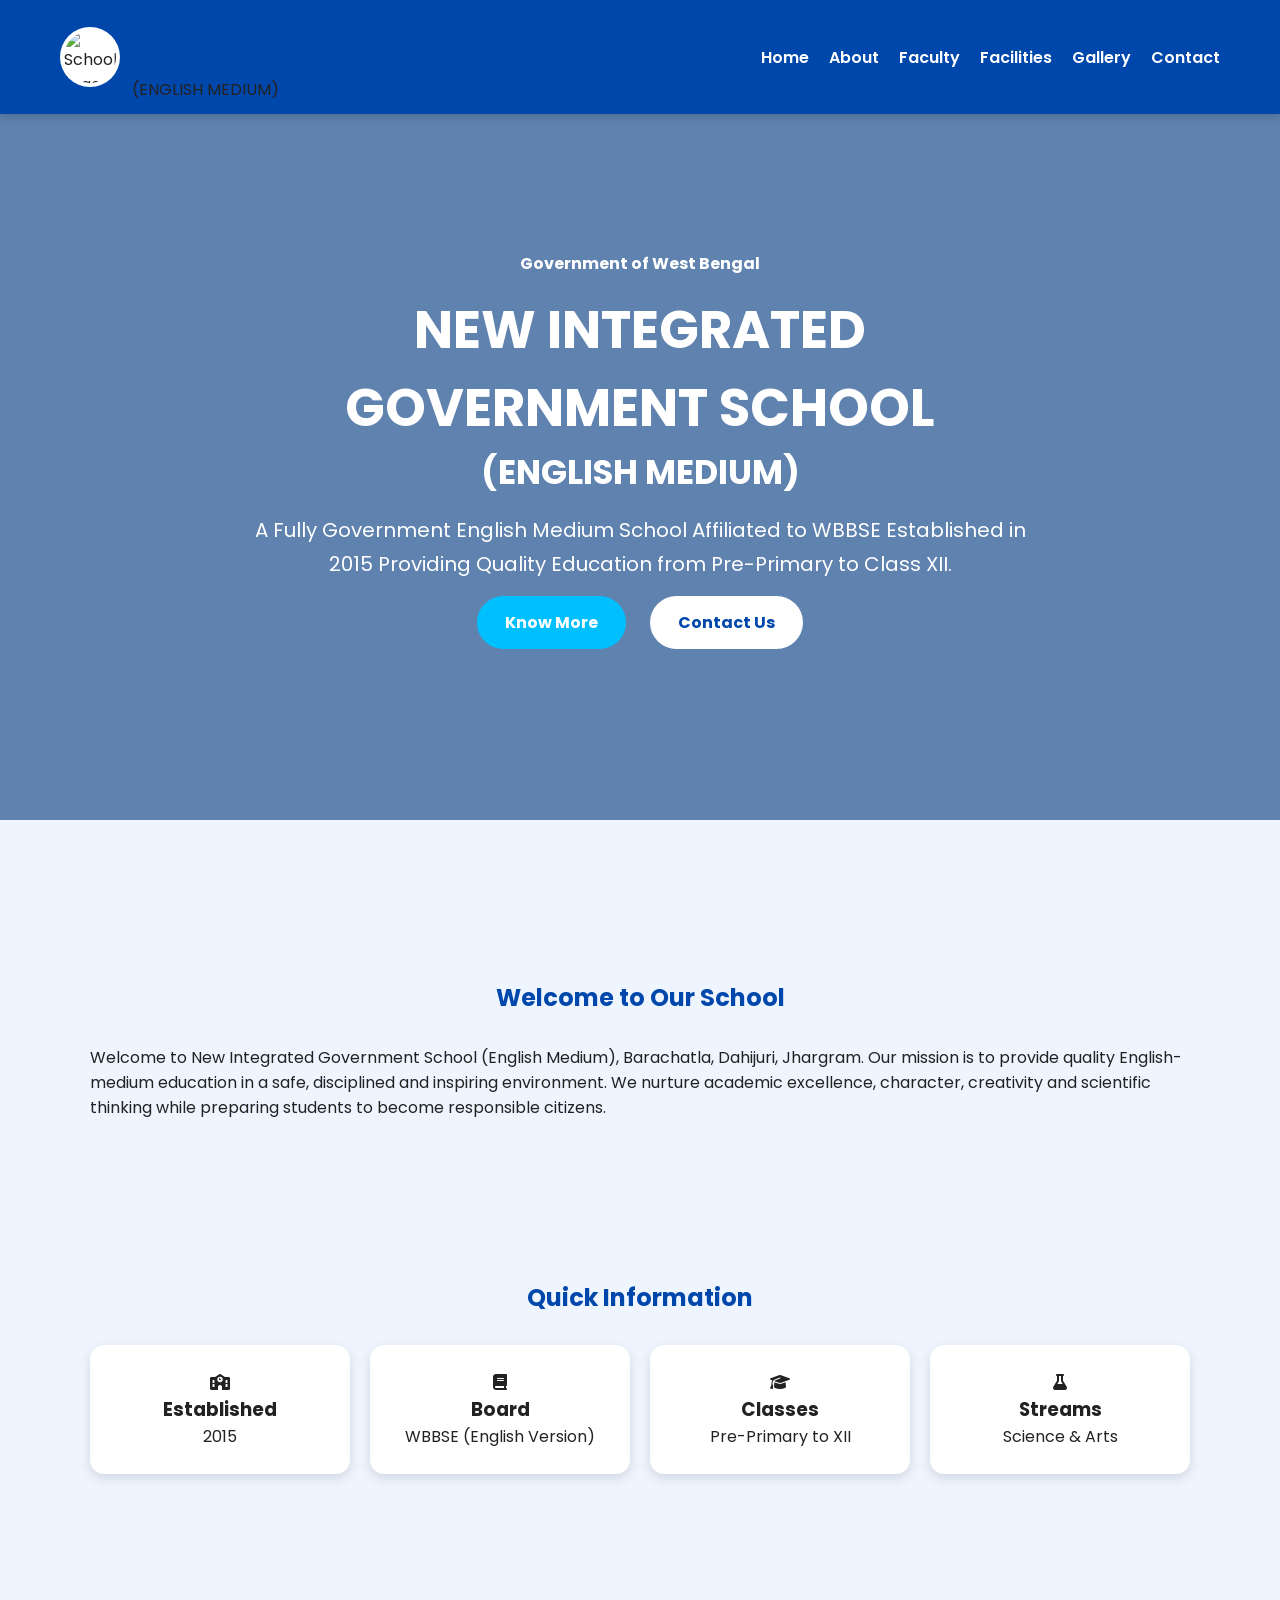
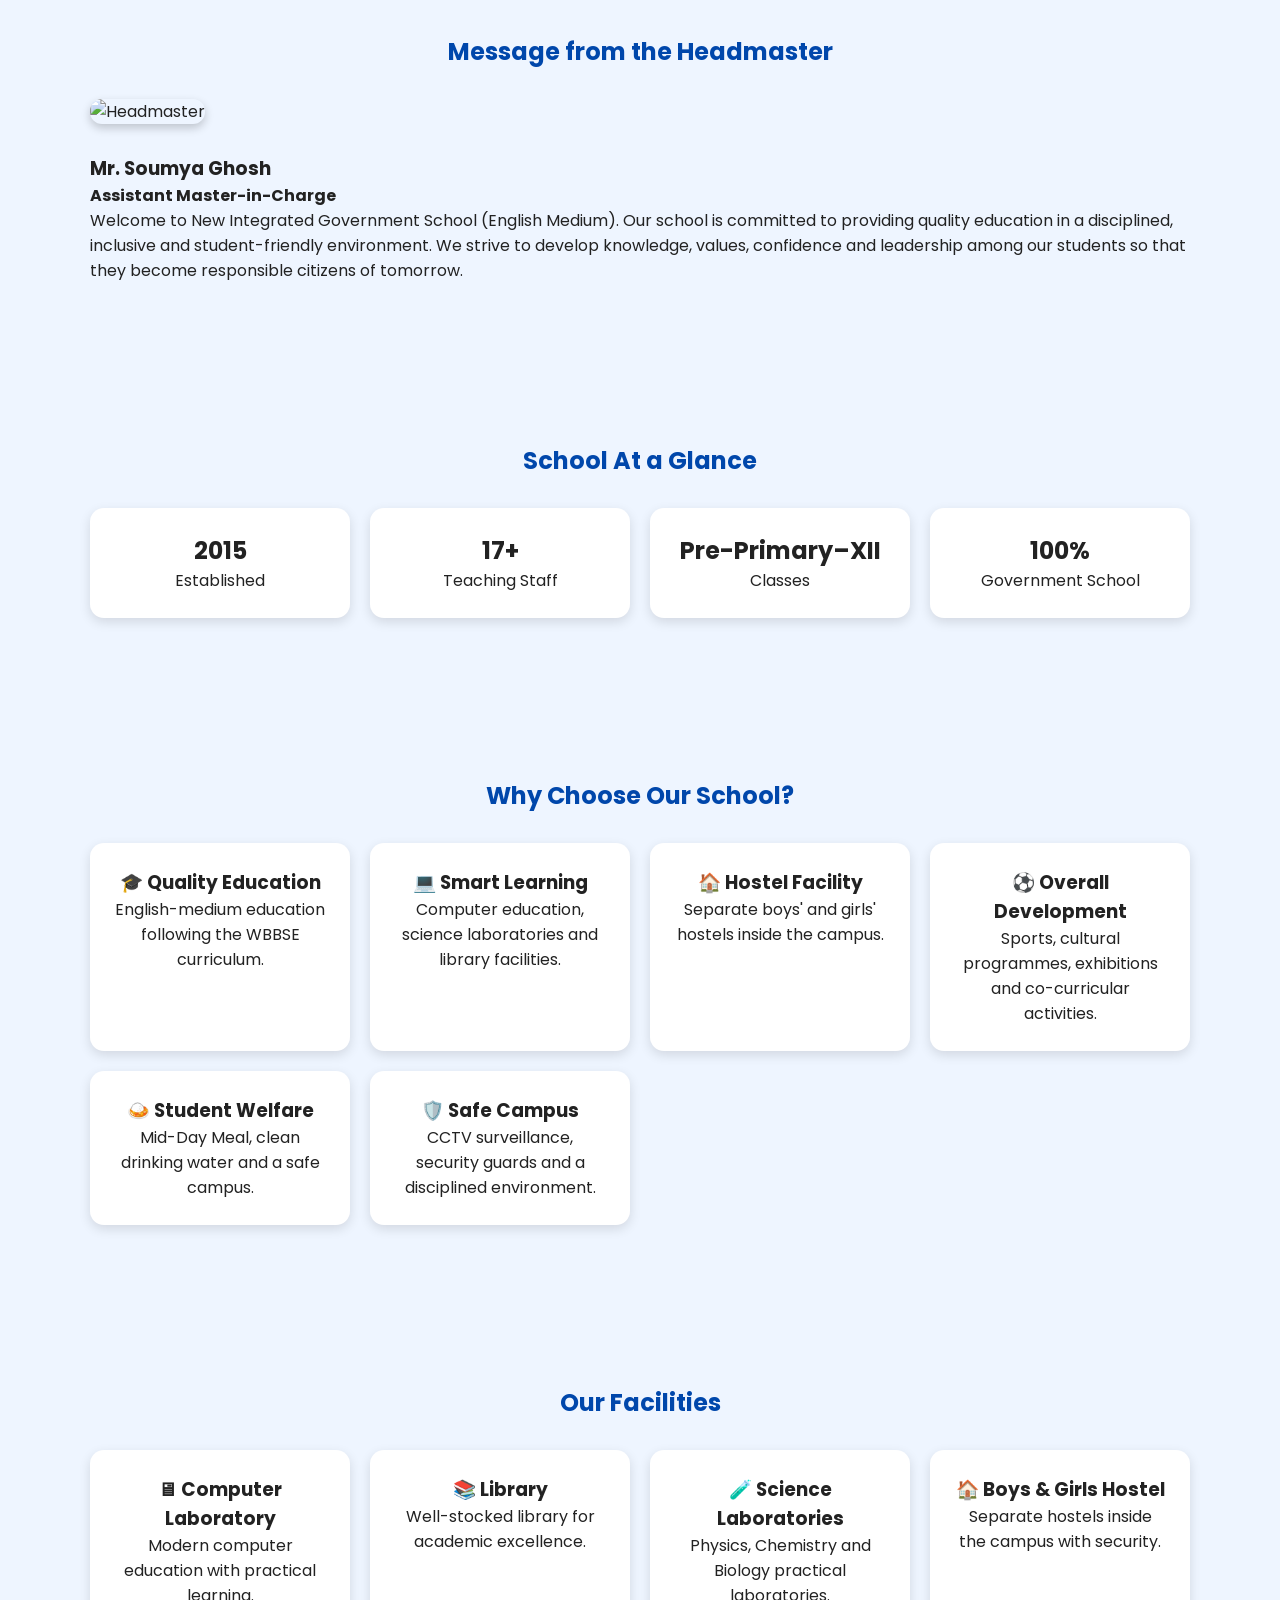
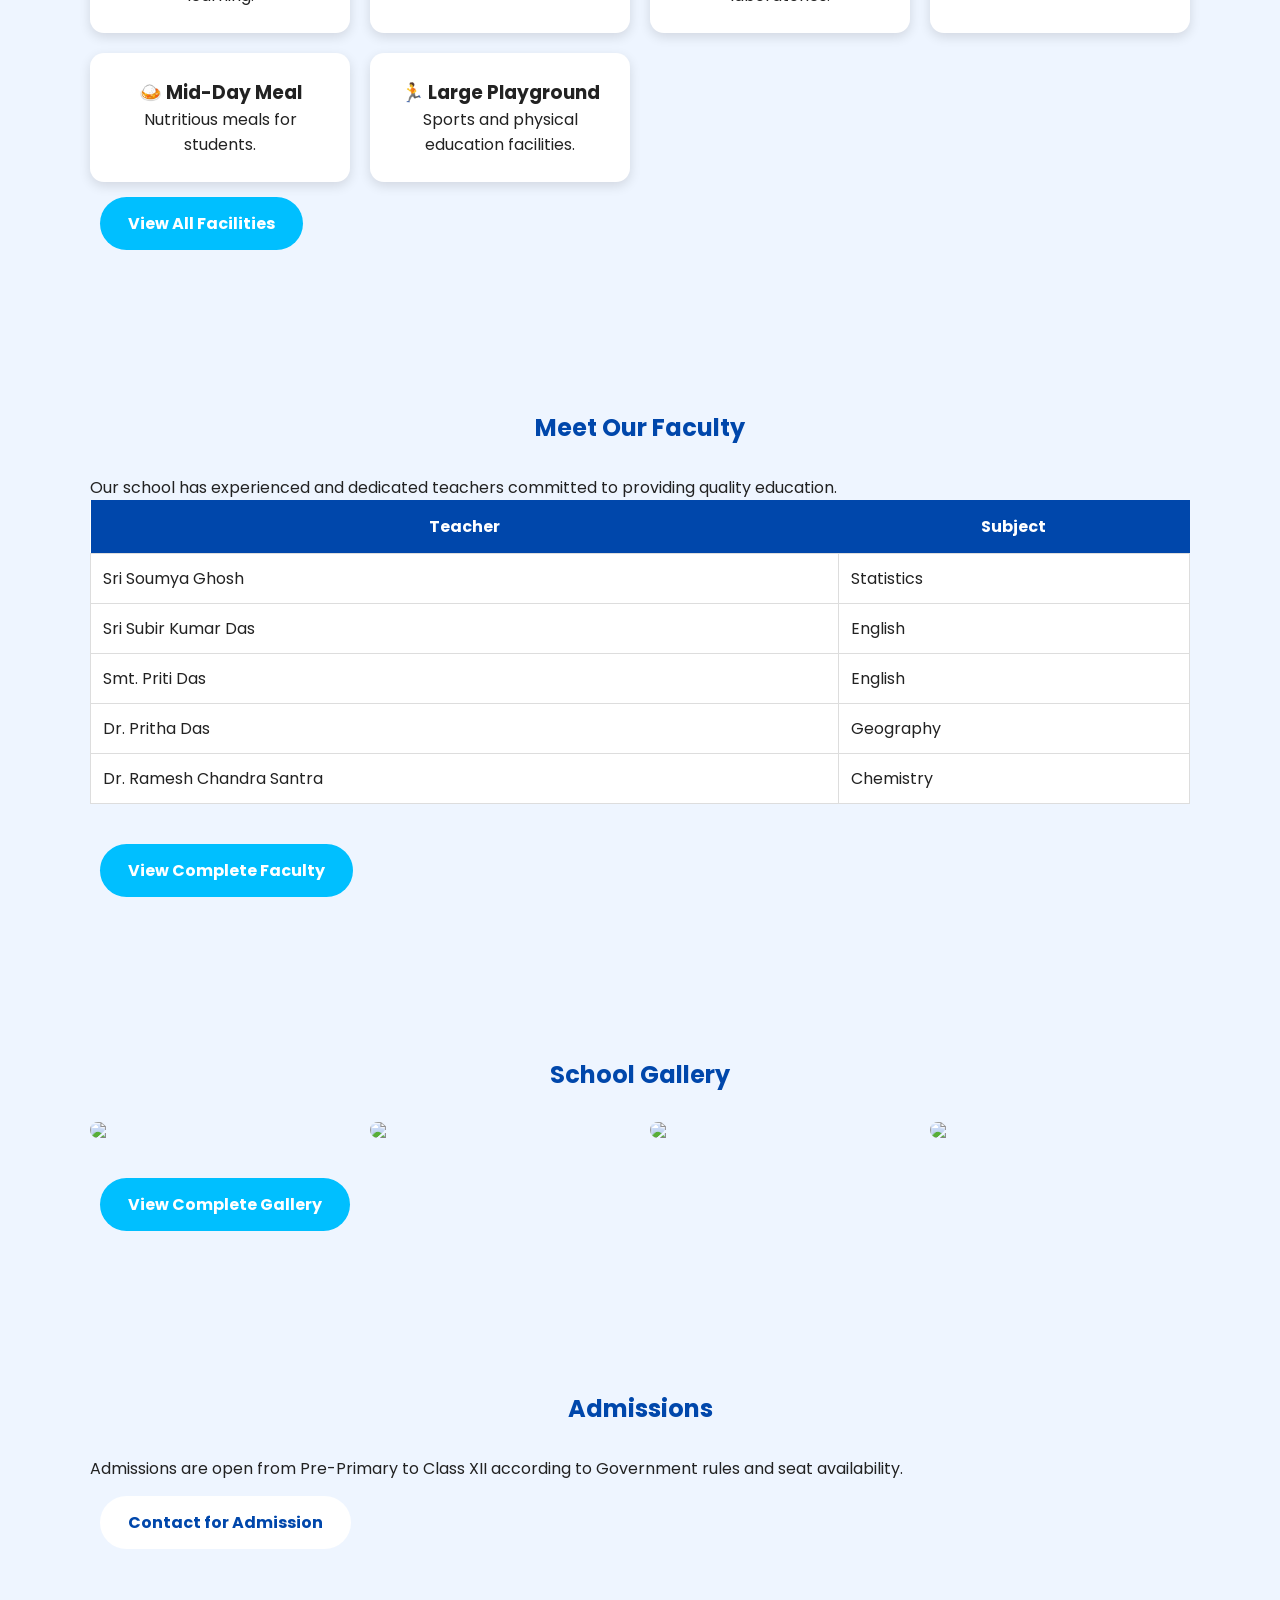
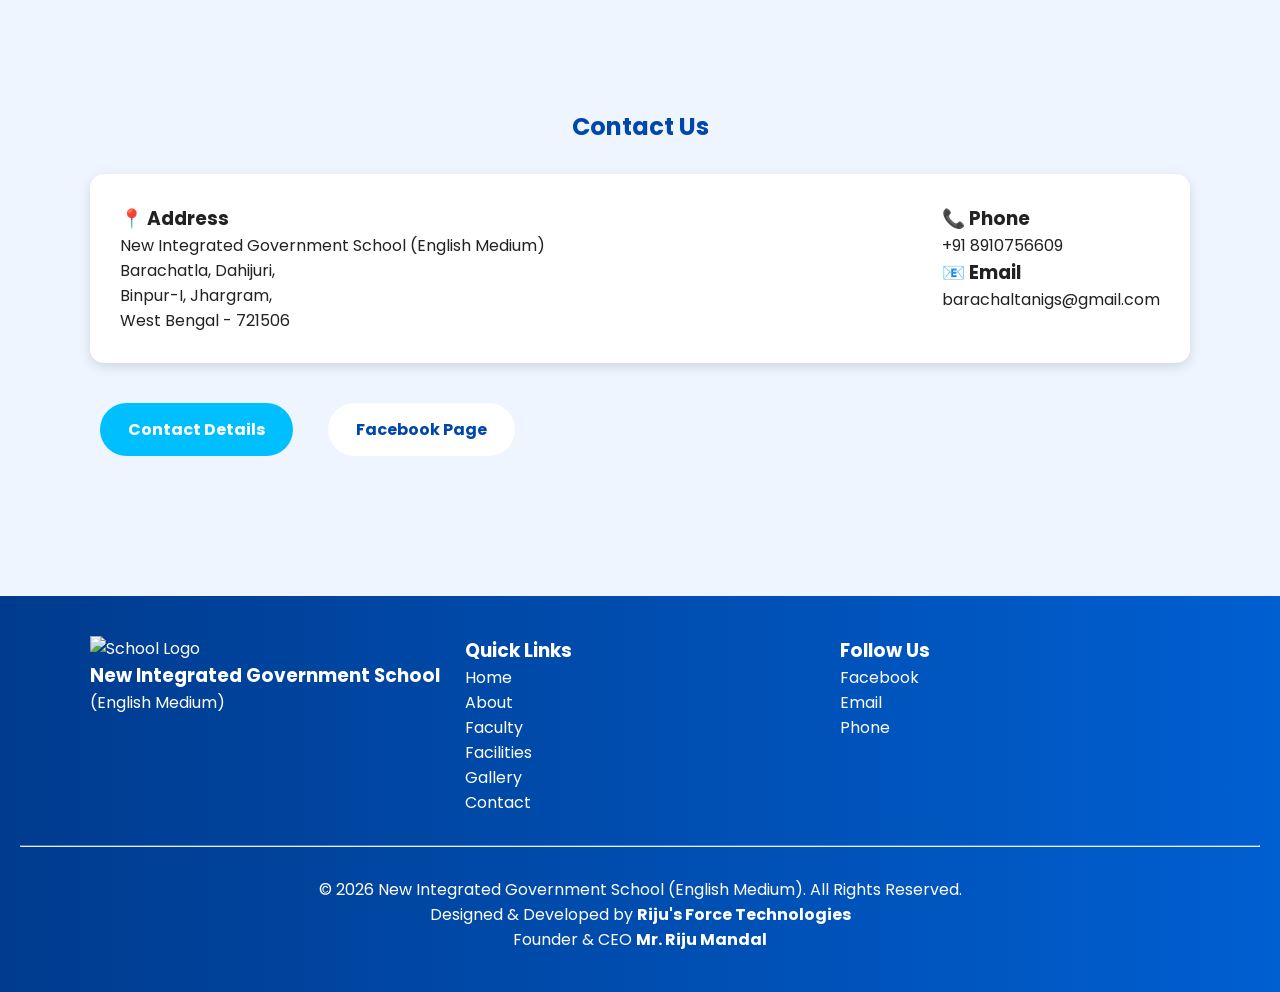
==== index.html @ d3ad316e "Add files via upload New Integrated government school website by Riju's Force technologies" ====
<!DOCTYPE html>
<html lang="en">

<head>

<meta charset="UTF-8">
<meta name="viewport" content="width=device-width, initial-scale=1.0">

<title>New Integrated Government School (English Medium)</title>

<meta name="description" content="Official Website of New Integrated Government School (English Medium), Barachatla, Dahijuri, Jhargram, West Bengal.">

<link rel="stylesheet" href="style.css">

<link rel="preconnect" href="https://fonts.googleapis.com">

<link rel="preconnect" href="https://fonts.gstatic.com" crossorigin>

<link href="https://fonts.googleapis.com/css2?family=Poppins:wght@300;400;500;600;700;800&display=swap" rel="stylesheet">

<link rel="stylesheet"
href="https://cdnjs.cloudflare.com/ajax/libs/font-awesome/6.6.0/css/all.min.css">

</head>

<body>

<header>

<nav class="navbar">

<div class="logo">

<img src="images/logo.png" alt="School Logo">

<div>

<h2>NEW INTEGRATED GOVT. SCHOOL</h2>

<p>(ENGLISH MEDIUM)</p>

</div>

</div>

<ul>

<li><a href="index.html">Home</a></li>

<li><a href="about.html">About</a></li>

<li><a href="faculty.html">Faculty</a></li>

<li><a href="facilities.html">Facilities</a></li>

<li><a href="gallery.html">Gallery</a></li>

<li><a href="contact.html">Contact</a></li>

</ul>

</nav>

</header>

<section class="hero">

<div class="overlay">

<div class="hero-content">

<h4>Government of West Bengal</h4>

<h1>

NEW INTEGRATED GOVERNMENT SCHOOL

<span>(ENGLISH MEDIUM)</span>

</h1>

<p>

A Fully Government English Medium School

Affiliated to WBBSE

Established in 2015

Providing Quality Education from

Pre-Primary to Class XII.

</p>

<div class="hero-buttons">

<a href="about.html" class="btn">

Know More

</a>

<a href="contact.html" class="btn2">

Contact Us

</a>

</div>

</div>

</div>

</section>

<section class="welcome">

<div class="container">

<h2>

Welcome to Our School

</h2>

<p>

Welcome to New Integrated Government School (English Medium), Barachatla, Dahijuri, Jhargram. Our mission is to provide quality English-medium education in a safe, disciplined and inspiring environment. We nurture academic excellence, character, creativity and scientific thinking while preparing students to become responsible citizens.

</p>

</div>

</section>

<section class="quick-info">

<div class="container">

<h2>

Quick Information

</h2>

<div class="cards">

<div class="card">

<i class="fa-solid fa-school"></i>

<h3>Established</h3>

<p>2015</p>

</div>

<div class="card">

<i class="fa-solid fa-book"></i>

<h3>Board</h3>

<p>WBBSE (English Version)</p>

</div>

<div class="card">

<i class="fa-solid fa-graduation-cap"></i>

<h3>Classes</h3>

<p>Pre-Primary to XII</p>

</div>

<div class="card">

<i class="fa-solid fa-flask"></i>

<h3>Streams</h3>

<p>Science & Arts</p>

</div>

</div>

</div>

</section>
<section class="headmaster">

<div class="container">

<h2>Message from the Headmaster</h2>

<div class="hm-box">

<div class="hm-image">

<img src="images/headmaster.jpg" alt="Headmaster">

</div>

<div class="hm-text">

<h3>Mr. Soumya Ghosh</h3>

<h4>Assistant Master-in-Charge</h4>

<p>
Welcome to New Integrated Government School (English Medium). Our school is committed to providing quality education in a disciplined, inclusive and student-friendly environment. We strive to develop knowledge, values, confidence and leadership among our students so that they become responsible citizens of tomorrow.
</p>

</div>

</div>

</div>

</section>

<section class="statistics">

<div class="container">

<h2>School At a Glance</h2>

<div class="cards">

<div class="card">

<h1>2015</h1>

<p>Established</p>

</div>

<div class="card">

<h1>17+</h1>

<p>Teaching Staff</p>

</div>

<div class="card">

<h1>Pre-Primary–XII</h1>

<p>Classes</p>

</div>

<div class="card">

<h1>100%</h1>

<p>Government School</p>

</div>

</div>

</div>

</section>

<section class="why">

<div class="container">

<h2>Why Choose Our School?</h2>

<div class="cards">

<div class="card">

<h3>🎓 Quality Education</h3>

<p>English-medium education following the WBBSE curriculum.</p>

</div>

<div class="card">

<h3>💻 Smart Learning</h3>

<p>Computer education, science laboratories and library facilities.</p>

</div>

<div class="card">

<h3>🏠 Hostel Facility</h3>

<p>Separate boys' and girls' hostels inside the campus.</p>

</div>

<div class="card">

<h3>⚽ Overall Development</h3>

<p>Sports, cultural programmes, exhibitions and co-curricular activities.</p>

</div>

<div class="card">

<h3>🍛 Student Welfare</h3>

<p>Mid-Day Meal, clean drinking water and a safe campus.</p>

</div>

<div class="card">

<h3>🛡️ Safe Campus</h3>

<p>CCTV surveillance, security guards and a disciplined environment.</p>

</div>

</div>

</div>

</section>
<!-- ===== FACILITIES PREVIEW ===== -->

<section class="facilities-preview">

<div class="container">

<h2>Our Facilities</h2>

<div class="cards">

<div class="card">
<h3>🖥 Computer Laboratory</h3>
<p>Modern computer education with practical learning.</p>
</div>

<div class="card">
<h3>📚 Library</h3>
<p>Well-stocked library for academic excellence.</p>
</div>

<div class="card">
<h3>🧪 Science Laboratories</h3>
<p>Physics, Chemistry and Biology practical laboratories.</p>
</div>

<div class="card">
<h3>🏠 Boys & Girls Hostel</h3>
<p>Separate hostels inside the campus with security.</p>
</div>

<div class="card">
<h3>🍛 Mid-Day Meal</h3>
<p>Nutritious meals for students.</p>
</div>

<div class="card">
<h3>🏃 Large Playground</h3>
<p>Sports and physical education facilities.</p>
</div>

</div>

<a href="facilities.html" class="btn">View All Facilities</a>

</div>

</section>

<!-- ===== FACULTY PREVIEW ===== -->

<section class="faculty-preview">

<div class="container">

<h2>Meet Our Faculty</h2>

<p>
Our school has experienced and dedicated teachers committed to providing quality education.
</p>

<table>

<tr>
<th>Teacher</th>
<th>Subject</th>
</tr>

<tr>
<td>Sri Soumya Ghosh</td>
<td>Statistics</td>
</tr>

<tr>
<td>Sri Subir Kumar Das</td>
<td>English</td>
</tr>

<tr>
<td>Smt. Priti Das</td>
<td>English</td>
</tr>

<tr>
<td>Dr. Pritha Das</td>
<td>Geography</td>
</tr>

<tr>
<td>Dr. Ramesh Chandra Santra</td>
<td>Chemistry</td>
</tr>

</table>

<br>

<a href="faculty.html" class="btn">
View Complete Faculty
</a>

</div>

</section>

<!-- ===== GALLERY PREVIEW ===== -->

<section class="gallery-preview">

<div class="container">

<h2>School Gallery</h2>

<div class="gallery-grid">

<img src="images/gallery1.jpg">

<img src="images/gallery2.jpg">

<img src="images/gallery3.jpg">

<img src="images/gallery4.jpg">

</div>

<br>

<a href="gallery.html" class="btn">
View Complete Gallery
</a>

</div>

</section>

<!-- ===== ADMISSION ===== -->

<section class="admission">

<div class="container">

<h2>Admissions</h2>

<p>

Admissions are open from Pre-Primary to Class XII according to Government rules and seat availability.

</p>

<a href="contact.html" class="btn2">

Contact for Admission

</a>

</div>

</section>
<!-- CONTACT PREVIEW -->

<section class="contact-preview">

<div class="container">

<h2>Contact Us</h2>

<div class="contact-box">

<div>

<h3>📍 Address</h3>

<p>
New Integrated Government School (English Medium)<br>
Barachatla, Dahijuri,<br>
Binpur-I, Jhargram,<br>
West Bengal - 721506
</p>

</div>

<div>

<h3>📞 Phone</h3>

<p>+91 8910756609</p>

<h3>📧 Email</h3>

<p>barachaltanigs@gmail.com</p>

</div>

</div>

<div class="contact-buttons">

<a href="contact.html" class="btn">
Contact Details
</a>

<a href="https://www.facebook.com/groups/419654078814006/"
target="_blank"
class="btn2">
Facebook Page
</a>

</div>

</div>

</section>

<!-- FOOTER -->

<footer>

<div class="footer-container">

<div class="footer-left">

<img src="images/logo.png" alt="School Logo">

<h3>New Integrated Government School</h3>

<p>(English Medium)</p>

</div>

<div class="footer-middle">

<h3>Quick Links</h3>

<ul>

<li><a href="index.html">Home</a></li>

<li><a href="about.html">About</a></li>

<li><a href="faculty.html">Faculty</a></li>

<li><a href="facilities.html">Facilities</a></li>

<li><a href="gallery.html">Gallery</a></li>

<li><a href="contact.html">Contact</a></li>

</ul>

</div>

<div class="footer-right">

<h3>Follow Us</h3>

<p>Facebook</p>

<p>Email</p>

<p>Phone</p>

</div>

</div>

<hr>

<div class="copyright">

<p>
© 2026 New Integrated Government School (English Medium). All Rights Reserved.
</p>

<p>

Designed & Developed by

<b>Riju's Force Technologies</b>

<br>

Founder & CEO

<b>Mr. Riju Mandal</b>

</p>

</div>

</footer>

<script src="script.js"></script>

</body>

</html>
---- style.css ----
/* style.css - Part 2A */
*{margin:0;padding:0;box-sizing:border-box;font-family:'Poppins',sans-serif;}html{scroll-behavior:smooth;}body{background:#eef5ff;color:#222;}header{position:fixed;top:0;left:0;width:100%;background:#0047ab;z-index:1000;box-shadow:0 2px 10px rgba(0,0,0,.2);} .navbar{max-width:1200px;margin:auto;display:flex;justify-content:space-between;align-items:center;padding:12px 20px;} .logo{display:flex;align-items:center;gap:12px;} .logo img{width:60px;height:60px;border-radius:50%;background:#fff;padding:4px;} .navbar ul{display:flex;list-style:none;gap:20px;} .navbar a{color:#fff;text-decoration:none;font-weight:600;} .hero{height:100vh;background:url('images/hero.jpg') center/cover no-repeat;} .overlay{height:100%;display:flex;justify-content:center;align-items:center;text-align:center;background:rgba(0,54,122,.60);} .hero-content{color:#fff;max-width:850px;padding:20px;} .hero-content h1{font-size:52px;margin:15px 0;} .hero-content h1 span{display:block;font-size:34px;} .hero-content p{font-size:20px;line-height:1.7;} .btn,.btn2{display:inline-block;margin:15px 10px 0;padding:14px 28px;border-radius:30px;text-decoration:none;font-weight:700;} .btn{background:#00bfff;color:#fff;} .btn2{background:#fff;color:#0047ab;} .container{width:min(1100px,92%);margin:auto;} section{padding:80px 0;}
/* style.css - Part 2B */
.welcome,.quick-info,.headmaster,.statistics,.why,.facilities-preview,.faculty-preview,.gallery-preview,.admission,.contact-preview{
padding:80px 0;
}
h2{text-align:center;color:#0047ab;margin-bottom:30px;}
.cards{
display:grid;
grid-template-columns:repeat(auto-fit,minmax(240px,1fr));
gap:20px;
}
.card{
background:#fff;
padding:25px;
border-radius:14px;
box-shadow:0 4px 12px rgba(0,0,0,.12);
transition:.3s;
text-align:center;
}
.card:hover{transform:translateY(-8px);}
table{
width:100%;
border-collapse:collapse;
background:#fff;
}
th{
background:#0047ab;
color:#fff;
padding:14px;
}
td{
padding:12px;
border:1px solid #ddd;
}
.hm-box{
display:flex;
gap:30px;
align-items:center;
flex-wrap:wrap;
}
.hm-image img{
width:220px;
border-radius:12px;
box-shadow:0 4px 10px rgba(0,0,0,.2);
}
.gallery-grid{
display:grid;
grid-template-columns:repeat(auto-fit,minmax(220px,1fr));
gap:20px;
}
.gallery-grid img{
width:100%;
border-radius:12px;
}
/* style.css - Part 2C */
.contact-box{display:flex;justify-content:space-between;gap:30px;flex-wrap:wrap;background:#fff;padding:30px;border-radius:14px;box-shadow:0 4px 12px rgba(0,0,0,.12);} .contact-buttons{margin-top:25px;display:flex;gap:15px;flex-wrap:wrap;} footer{background:#003b8e;color:#fff;margin-top:60px;padding:40px 20px;} .footer-container{max-width:1100px;margin:auto;display:grid;grid-template-columns:repeat(auto-fit,minmax(220px,1fr));gap:25px;} .footer-left img{width:80px;} .footer-middle ul{list-style:none;padding:0;} .footer-middle a{color:#fff;text-decoration:none;} hr{margin:30px 0;border-top:1px solid rgba(255,255,255,.3);} .copyright{text-align:center;} @media(max-width:768px){.navbar{flex-direction:column}.hero-content h1{font-size:36px}.hero-content h1 span{font-size:24px}.contact-box,.hm-box{flex-direction:column}}
/* ===== FINAL ANIMATIONS & PREMIUM EFFECTS ===== */

*{
transition:0.3s ease;
}

html{
scroll-behavior:smooth;
}

.card:hover{

transform:translateY(-10px);

box-shadow:0 15px 35px rgba(0,71,171,.25);

}

.btn:hover{

background:#003d99;

transform:scale(1.05);

}

.btn2:hover{

background:#0047ab;

color:white;

transform:scale(1.05);

}

.gallery-grid img{

cursor:pointer;

transition:.4s;

}

.gallery-grid img:hover{

transform:scale(1.05);

border-radius:15px;

box-shadow:0 15px 35px rgba(0,0,0,.3);

}

.logo img:hover{

transform:rotate(360deg);

}

.navbar a:hover{

color:#00d4ff;

}

section{

animation:fadeUp .8s ease;

}

@keyframes fadeUp{

from{

opacity:0;

transform:translateY(40px);

}

to{

opacity:1;

transform:translateY(0);

}

}

.hero{

animation:zoomHero 8s infinite alternate;

}

@keyframes zoomHero{

from{

background-size:100%;

}

to{

background-size:110%;

}

}

::-webkit-scrollbar{

width:10px;

}

::-webkit-scrollbar-thumb{

background:#0047ab;

border-radius:20px;

}

::-webkit-scrollbar-track{

background:#dbe9ff;

}

footer{

background:linear-gradient(90deg,#003b8e,#005fd1);

}

.credit{

font-weight:bold;

color:#ffd700;

}

@media(max-width:600px){

.hero-content h1{

font-size:28px;

}

.hero-content p{

font-size:16px;

}

.logo h2{

font-size:16px;

}

.cards{

grid-template-columns:1fr;

}

table{

display:block;

overflow-x:auto;

}

.gallery-grid{

grid-template-columns:1fr;

}

}
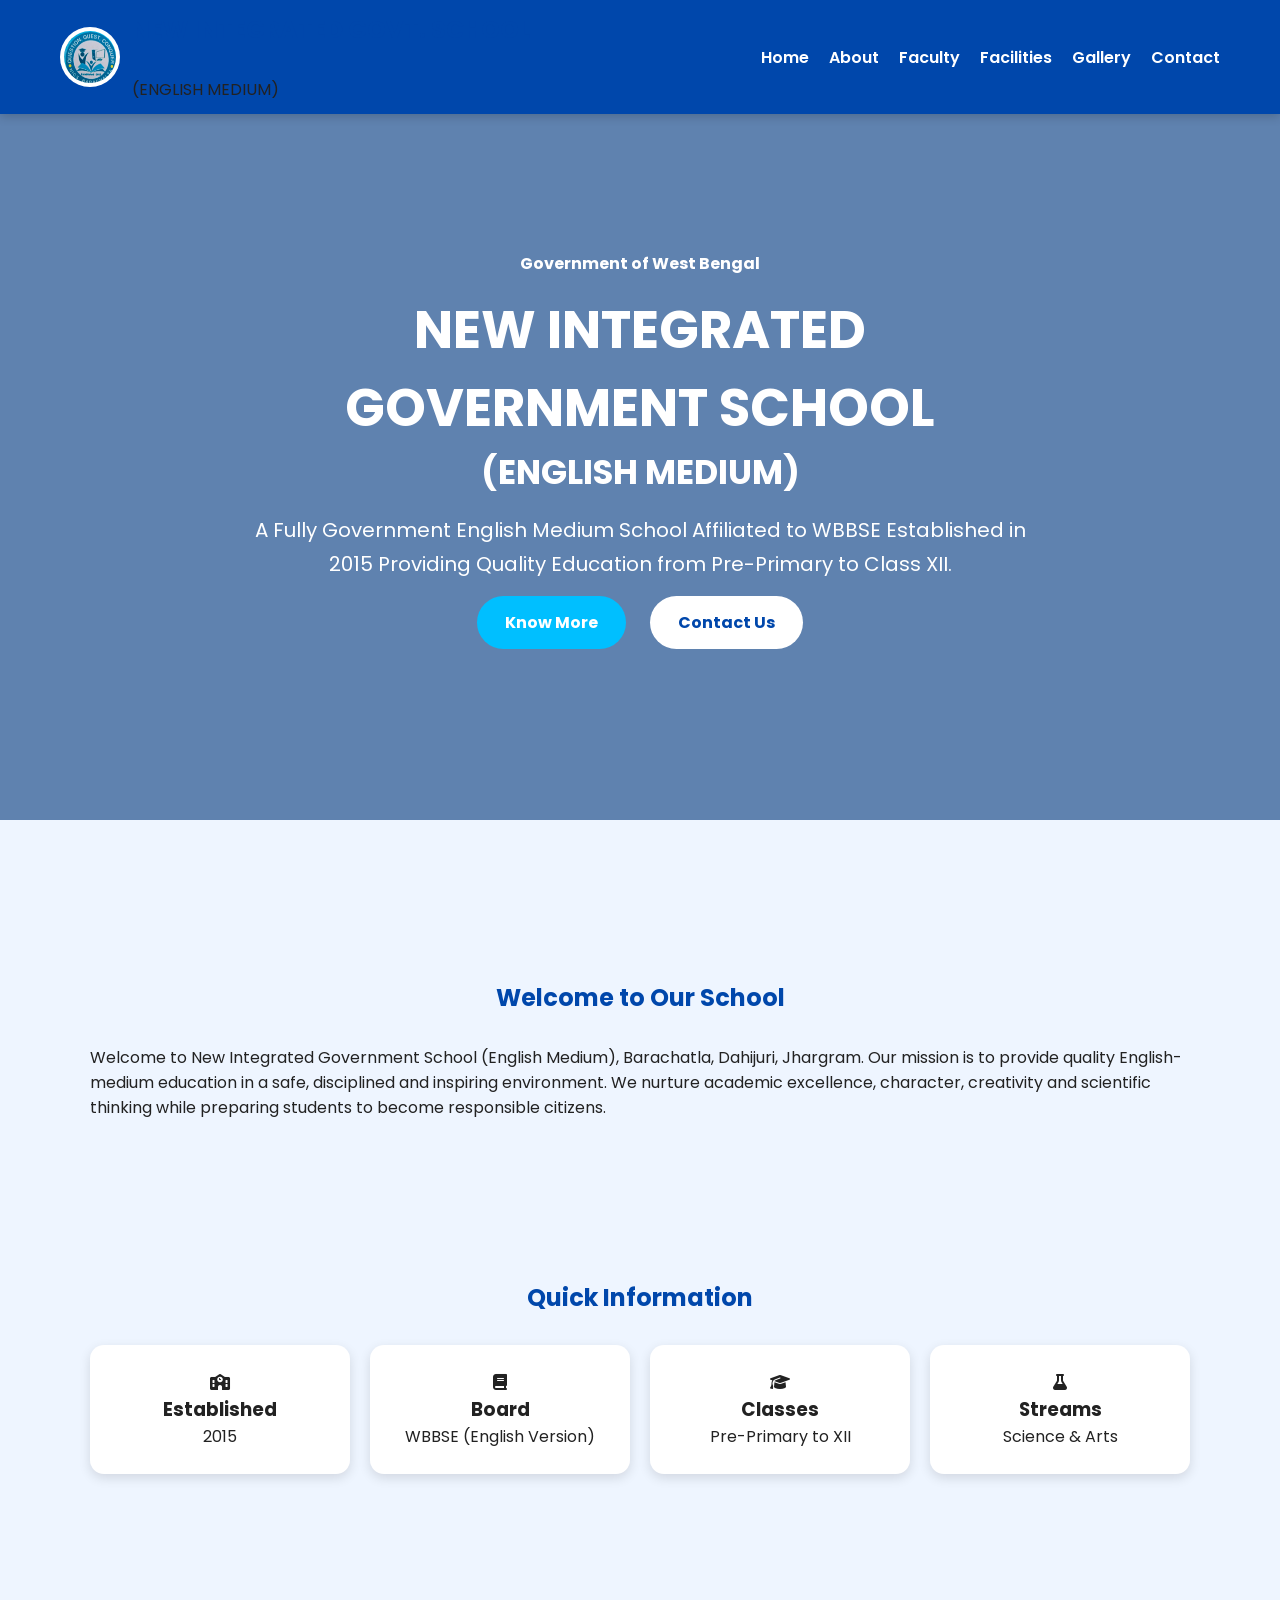
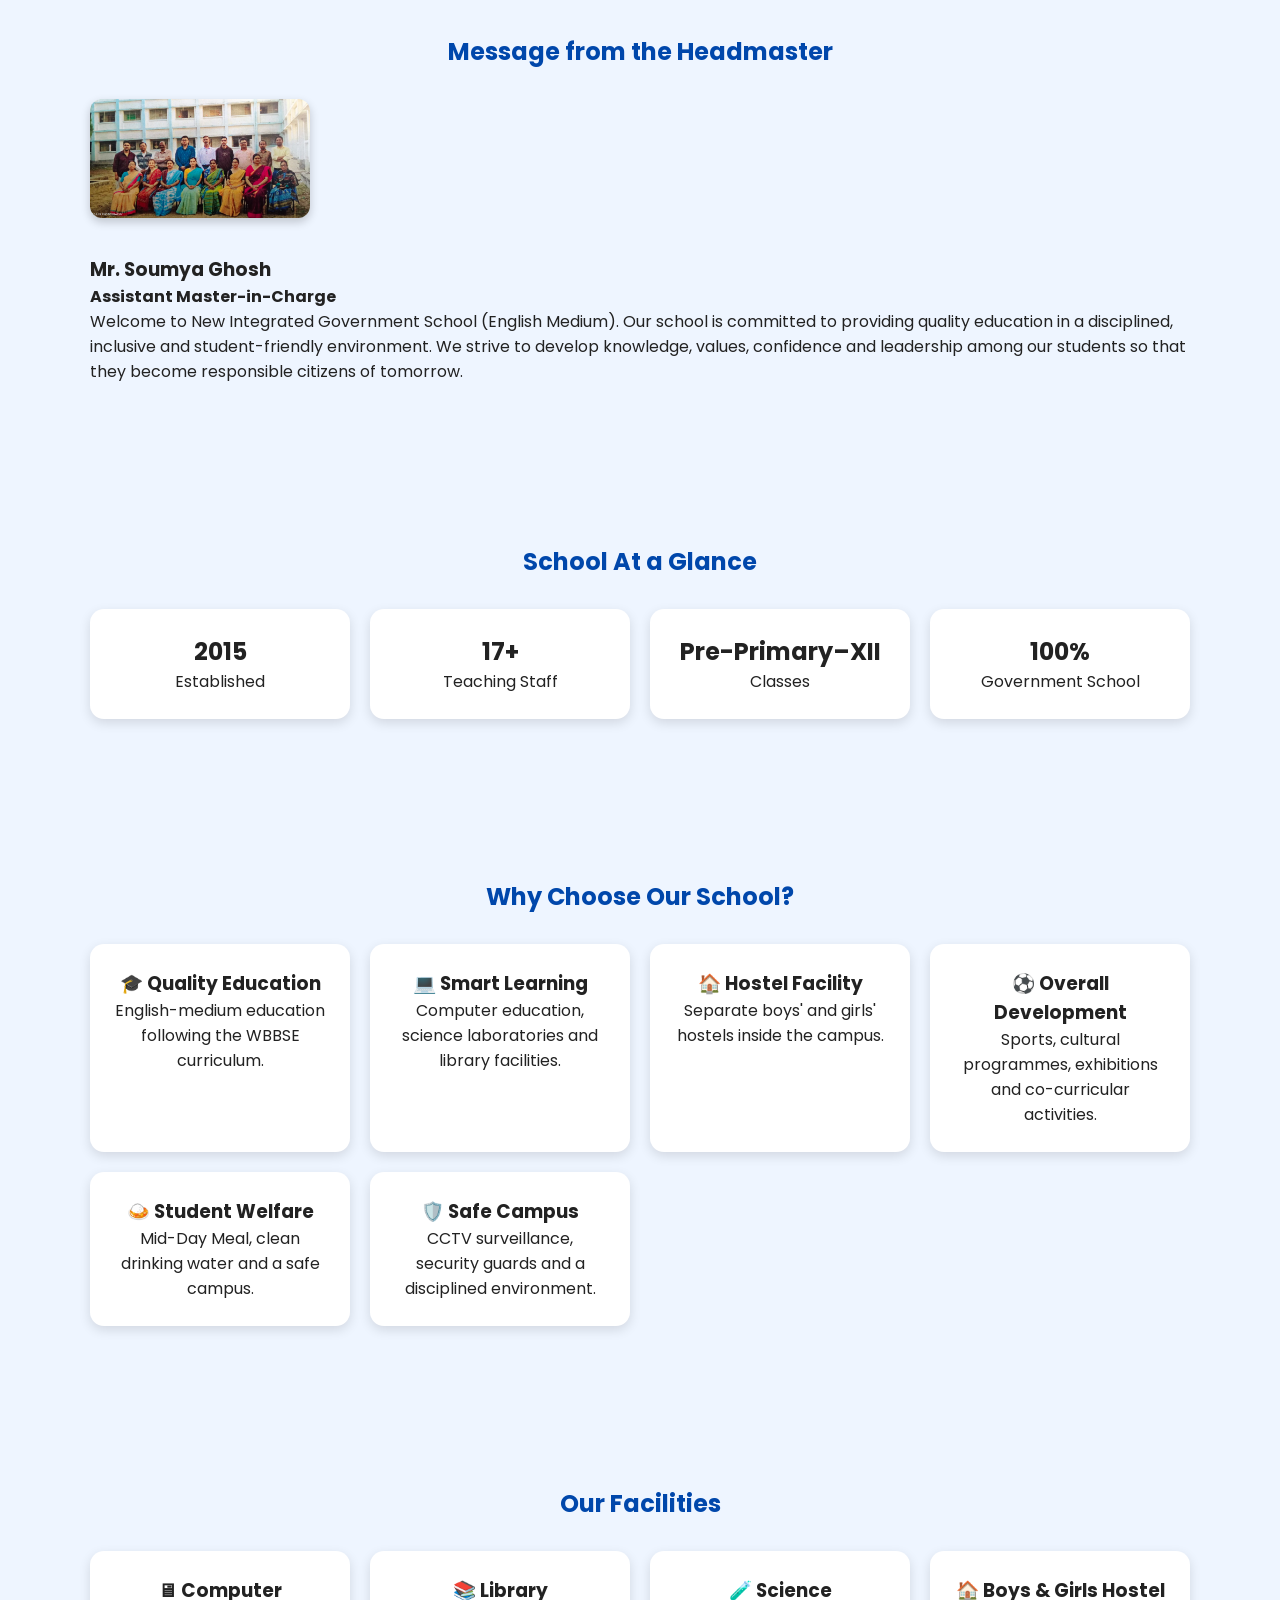
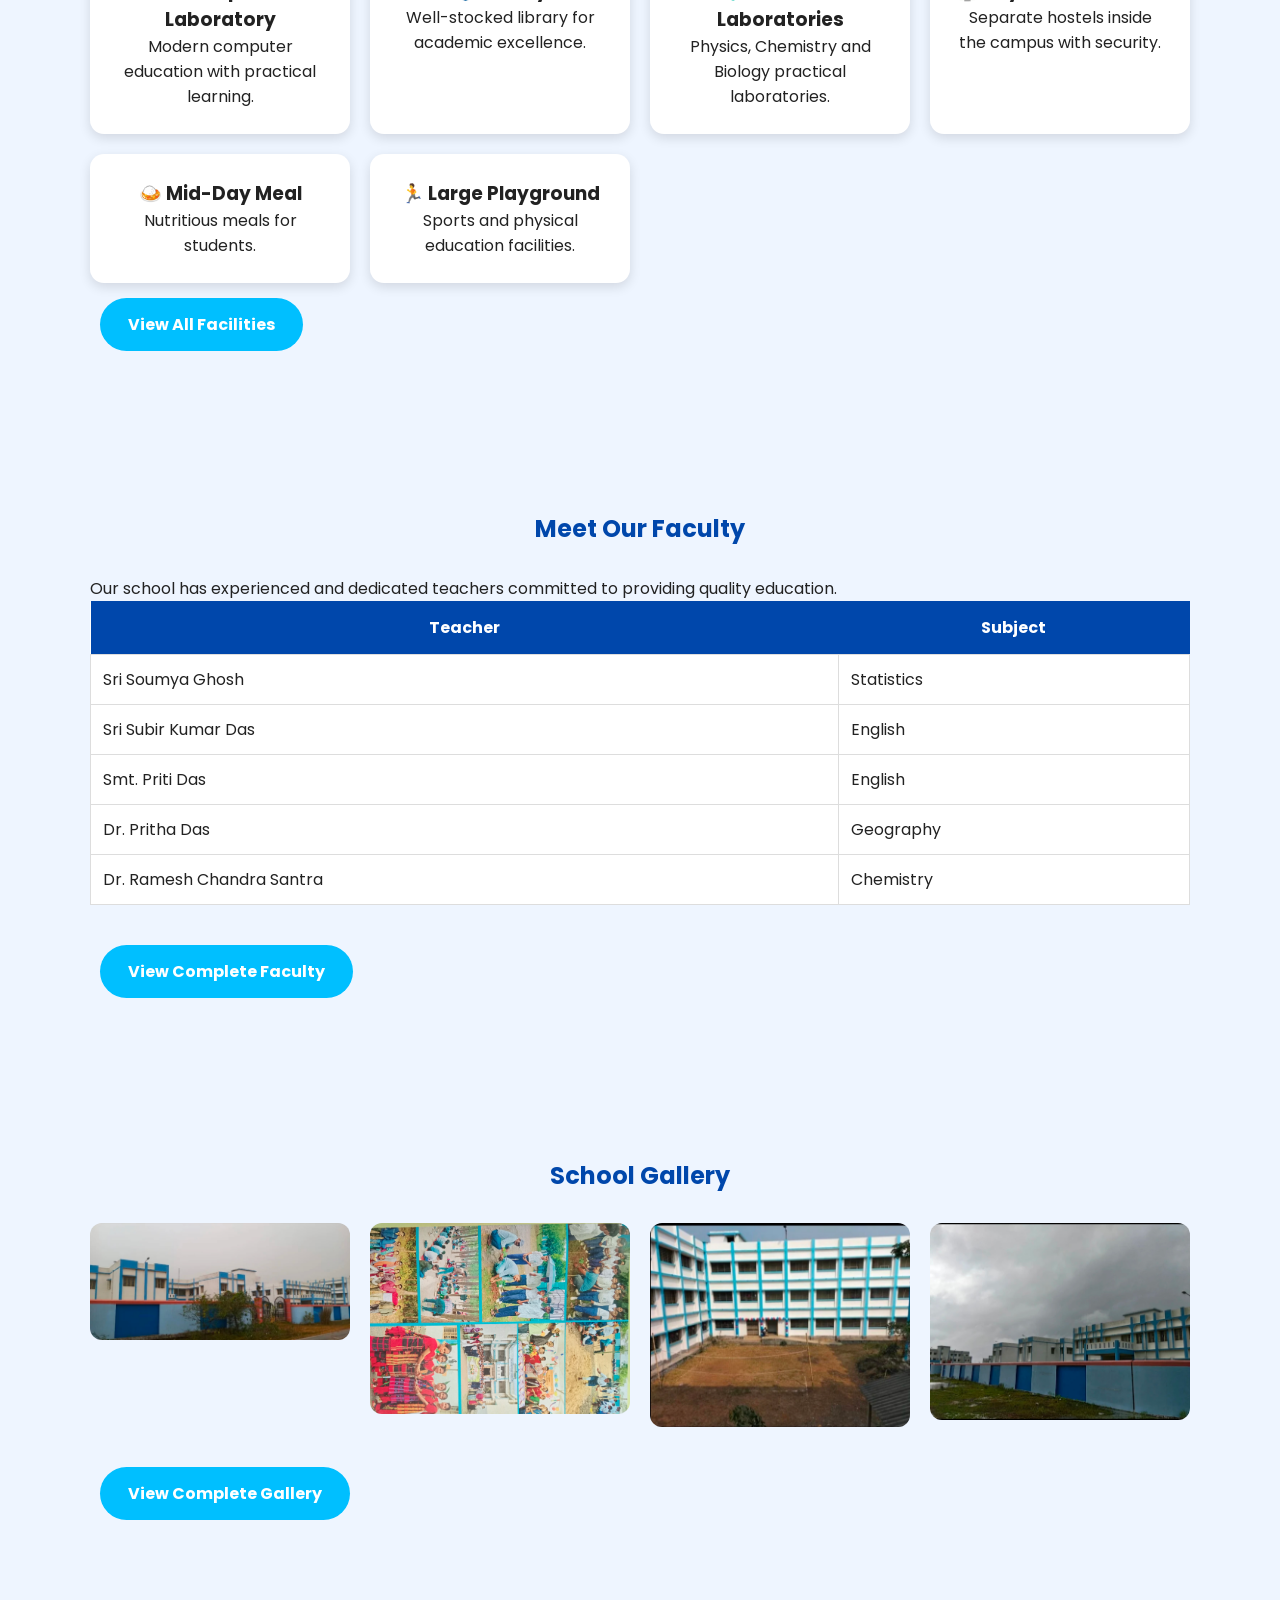
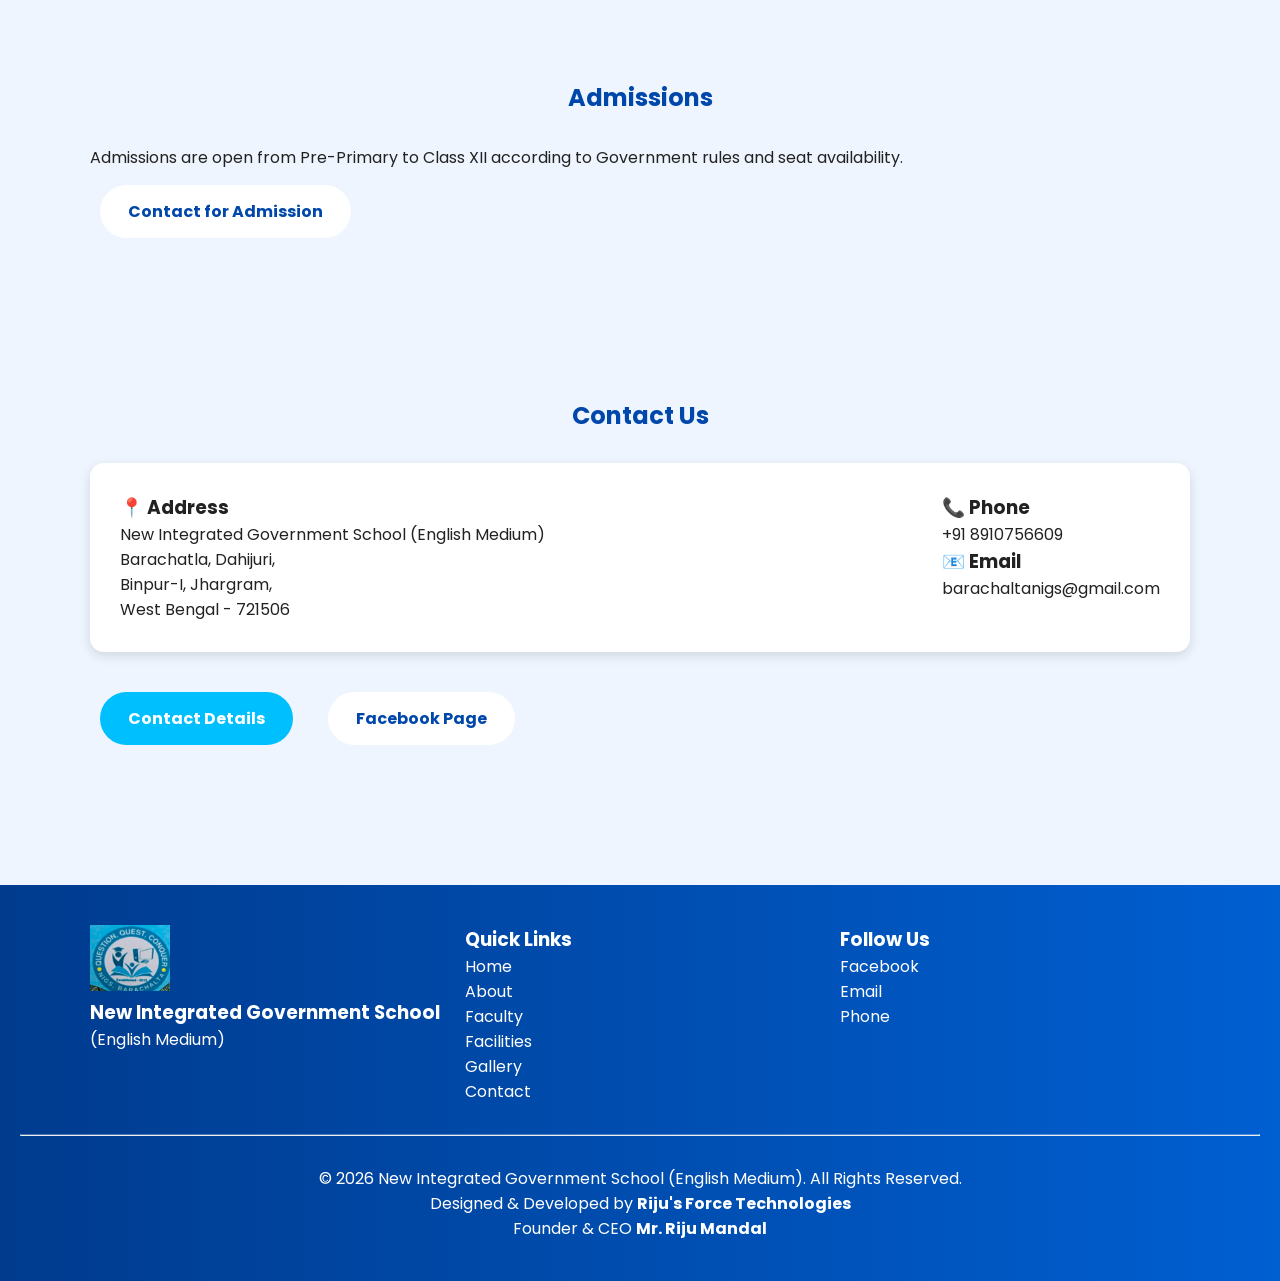
==== commit b5ba54a9: "Add files via upload" ====
--- a/index.html
+++ b/index.html
@@ -31,7 +31,7 @@
 
 <div class="logo">
 
-<img src="images/logo.png" alt="School Logo">
+<img src="logo.png" alt="School Logo">
 
 <div>
 
@@ -202,7 +202,7 @@
 
 <div class="hm-image">
 
-<img src="images/headmaster.jpg" alt="Headmaster">
+<img src="headmaster.jpg" alt="Headmaster">
 
 </div>
 
@@ -445,13 +445,13 @@
 
 <div class="gallery-grid">
 
-<img src="images/gallery1.jpg">
-
-<img src="images/gallery2.jpg">
-
-<img src="images/gallery3.jpg">
-
-<img src="images/gallery4.jpg">
+<img src="gallery1.jpg">
+
+<img src="gallery2.jpg">
+
+<img src="gallery3.jpg">
+
+<img src="gallery4.jpg">
 
 </div>
 
@@ -551,7 +551,7 @@
 
 <div class="footer-left">
 
-<img src="images/logo.png" alt="School Logo">
+<img src="logo.png" alt="School Logo">
 
 <h3>New Integrated Government School</h3>
 
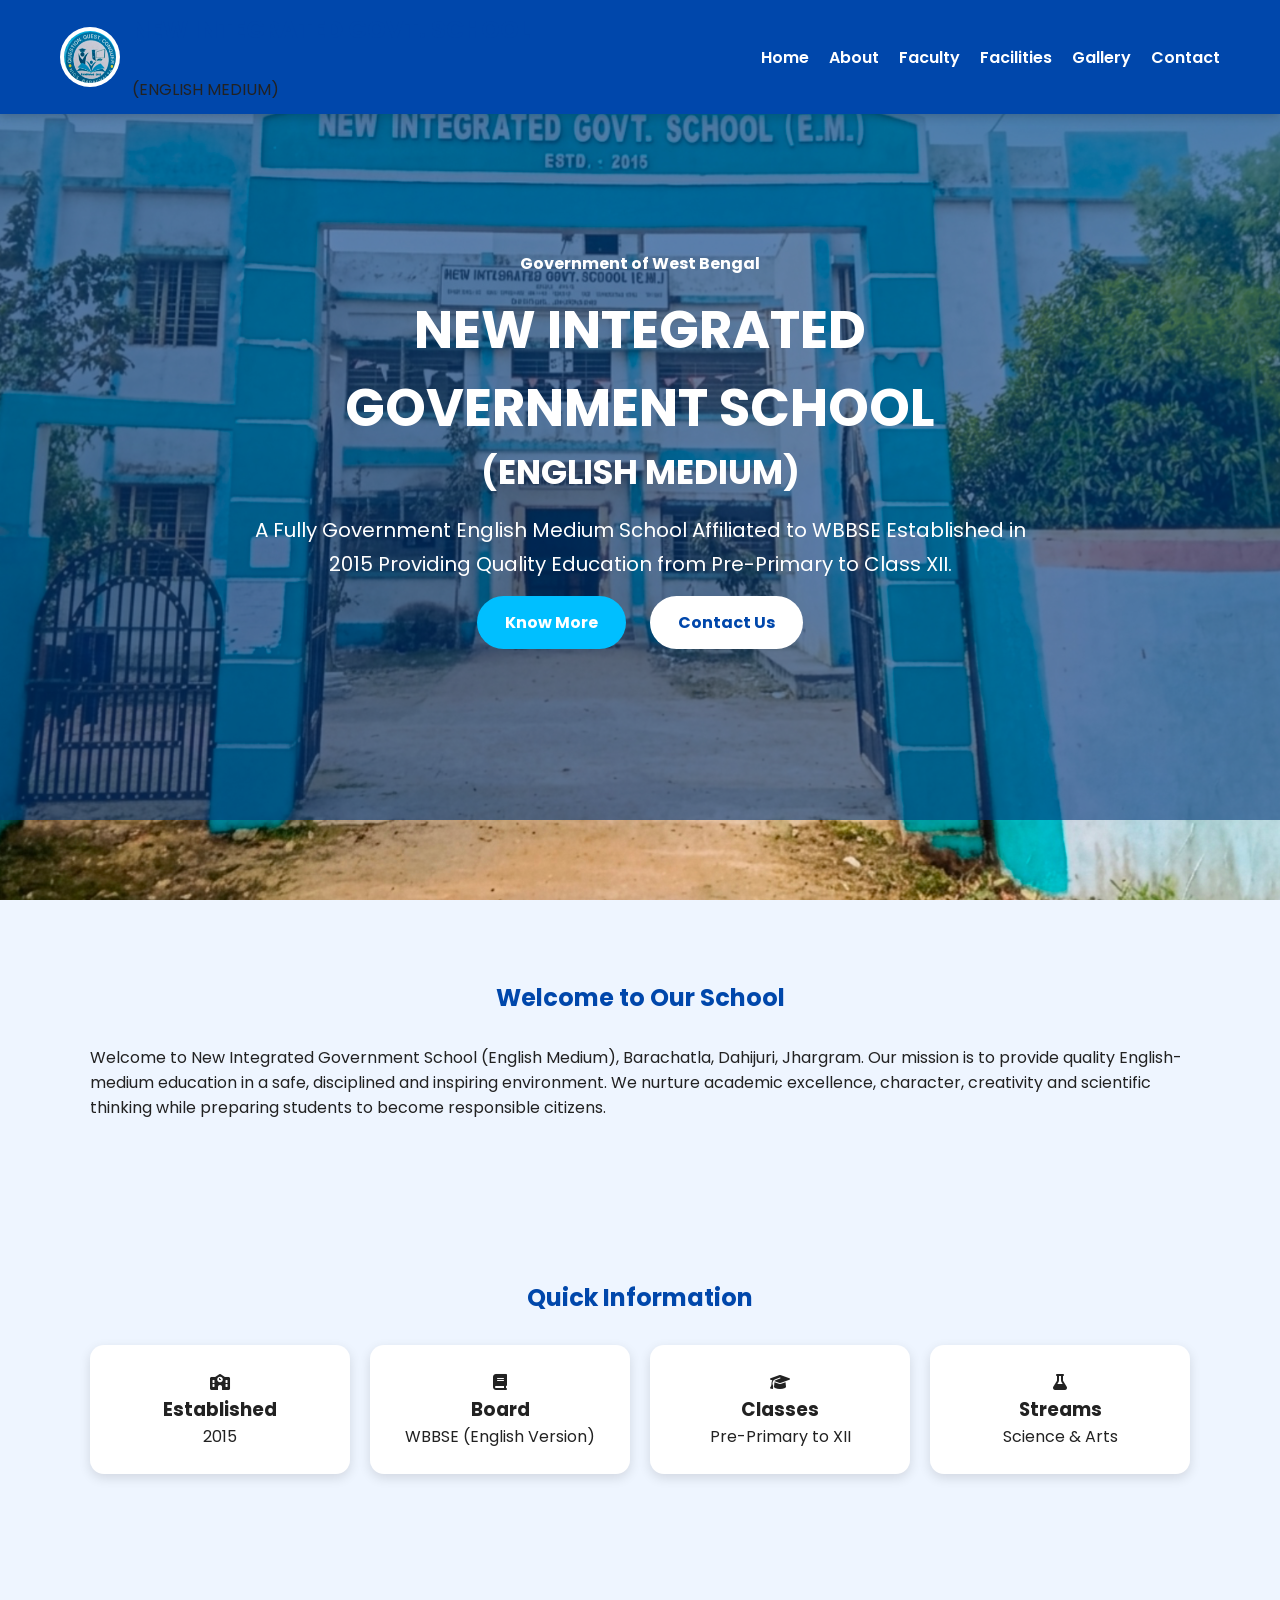
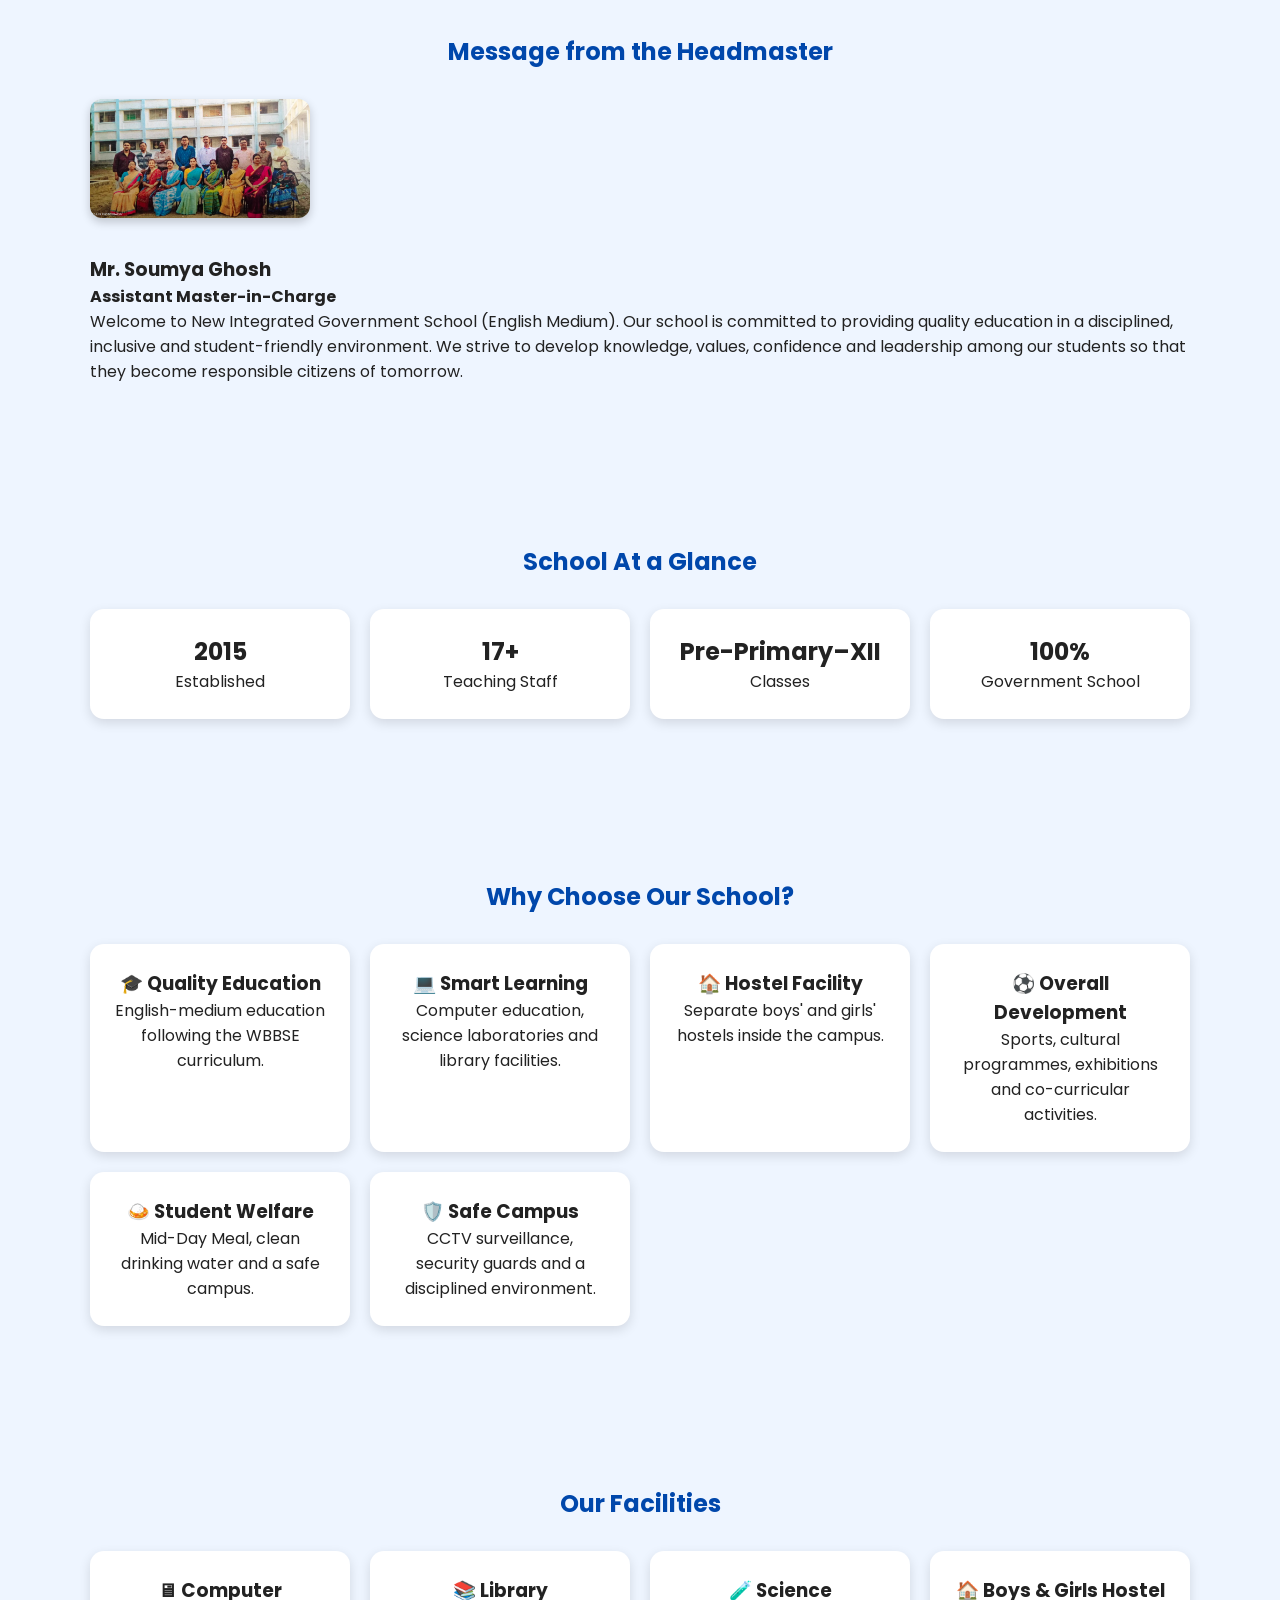
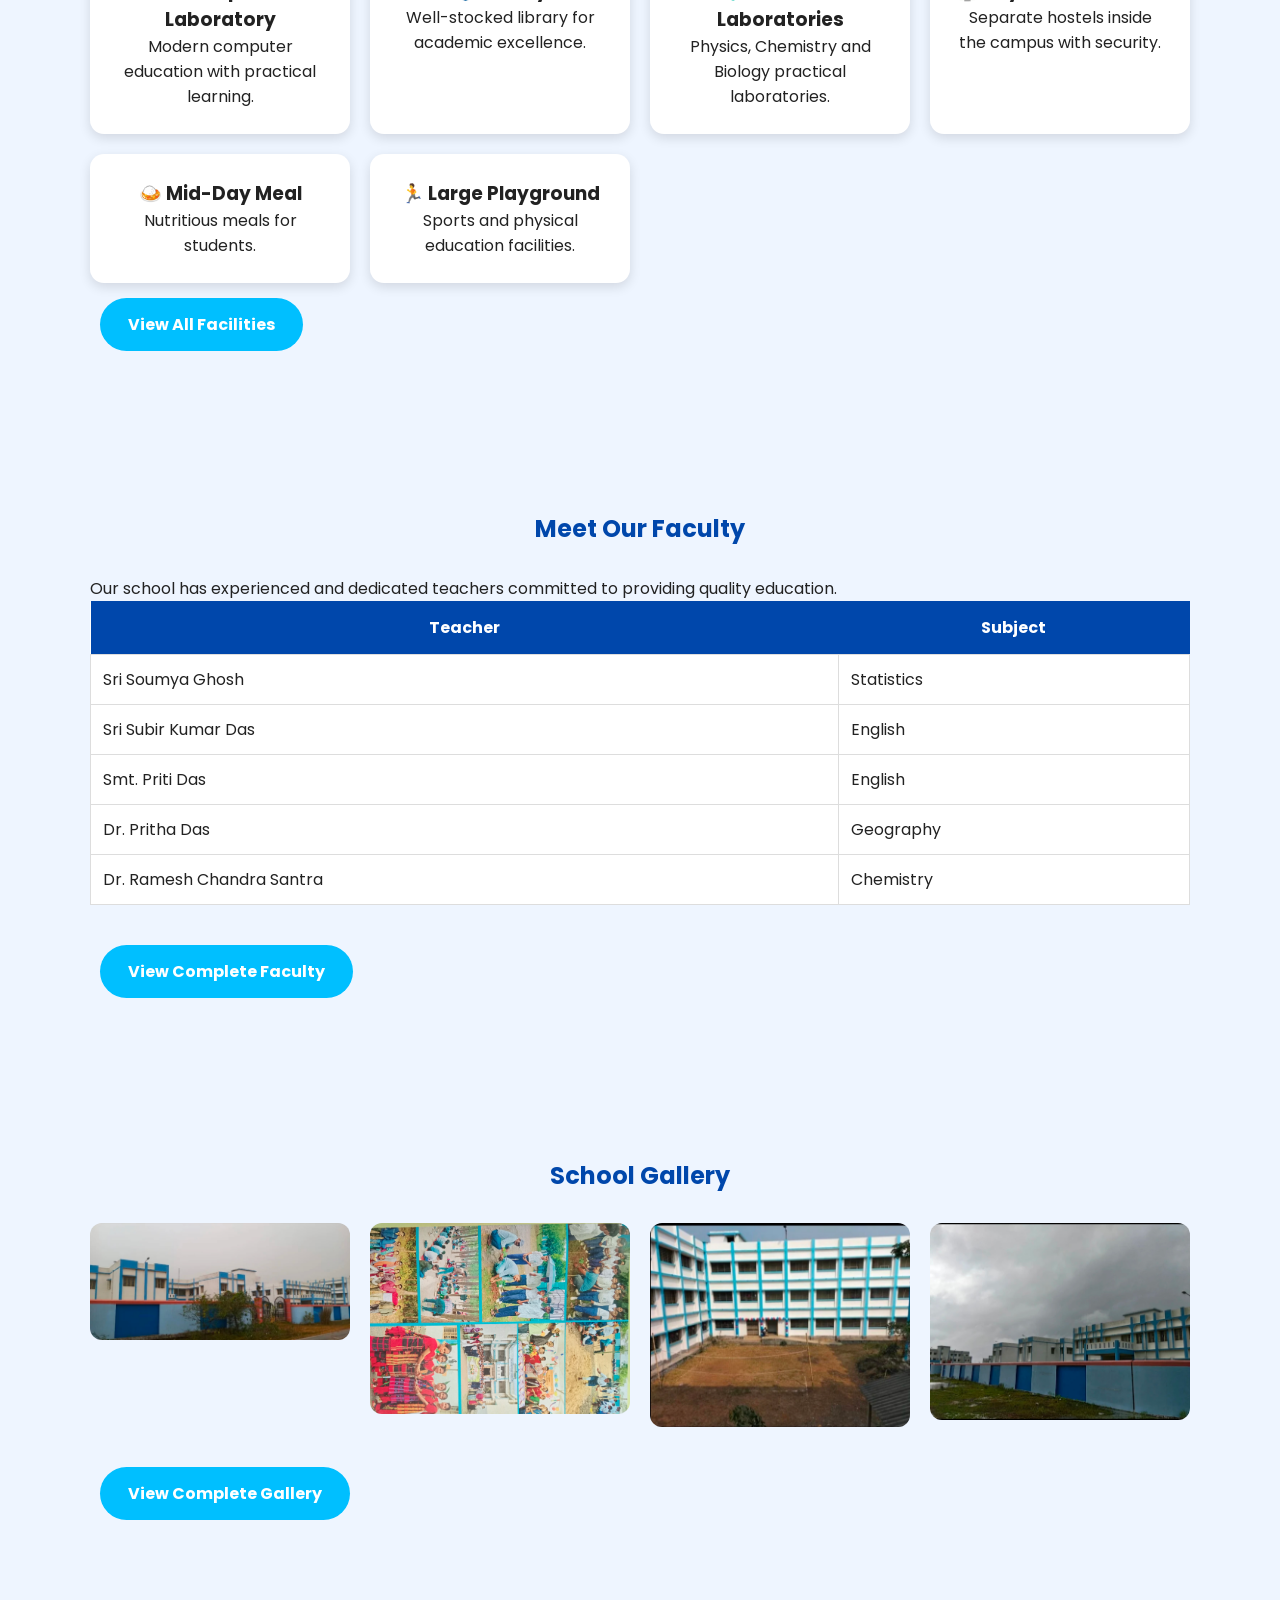
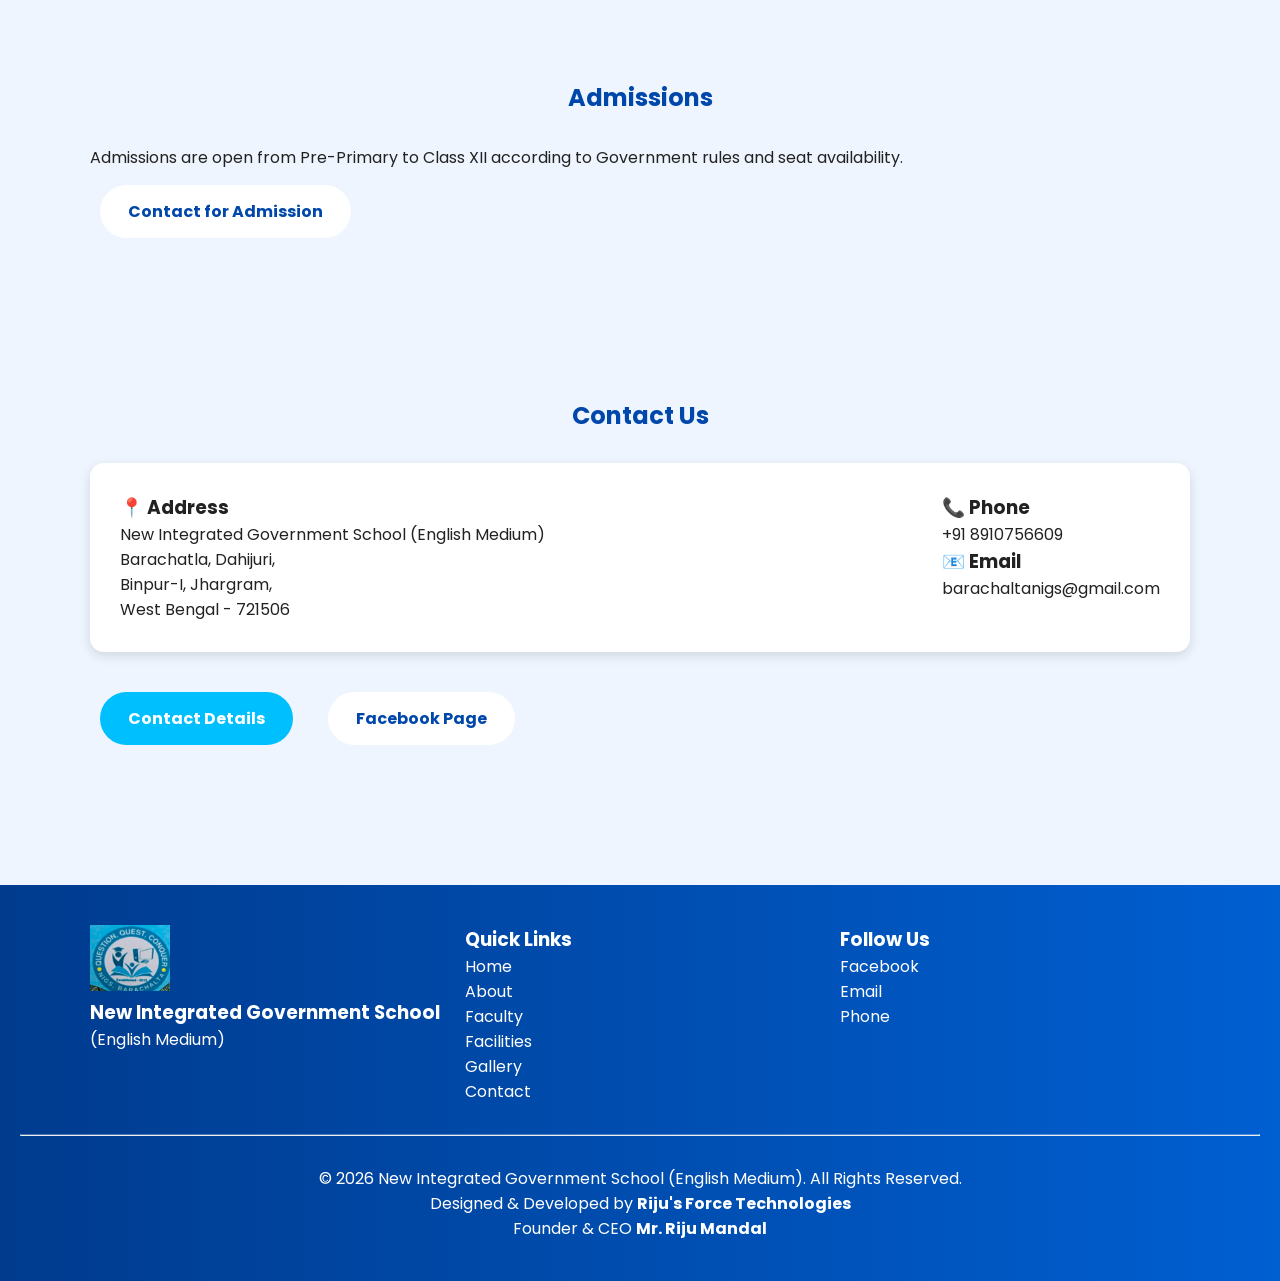
==== commit 9c3c7e0d: "Add files via upload" ====
--- a/index.html
+++ b/index.html
@@ -2,6 +2,8 @@
 <html lang="en">
 
 <head>
+  <script async src="https://pagead2.googlesyndication.com/pagead/js/adsbygoogle.js?client=ca-pub-8634088110269047"
+     crossorigin="anonymous"></script>
 
 <meta charset="UTF-8">
 <meta name="viewport" content="width=device-width, initial-scale=1.0">
--- a/style.css
+++ b/style.css
@@ -1,5 +1,5 @@
 /* style.css - Part 2A */
-*{margin:0;padding:0;box-sizing:border-box;font-family:'Poppins',sans-serif;}html{scroll-behavior:smooth;}body{background:#eef5ff;color:#222;}header{position:fixed;top:0;left:0;width:100%;background:#0047ab;z-index:1000;box-shadow:0 2px 10px rgba(0,0,0,.2);} .navbar{max-width:1200px;margin:auto;display:flex;justify-content:space-between;align-items:center;padding:12px 20px;} .logo{display:flex;align-items:center;gap:12px;} .logo img{width:60px;height:60px;border-radius:50%;background:#fff;padding:4px;} .navbar ul{display:flex;list-style:none;gap:20px;} .navbar a{color:#fff;text-decoration:none;font-weight:600;} .hero{height:100vh;background:url('images/hero.jpg') center/cover no-repeat;} .overlay{height:100%;display:flex;justify-content:center;align-items:center;text-align:center;background:rgba(0,54,122,.60);} .hero-content{color:#fff;max-width:850px;padding:20px;} .hero-content h1{font-size:52px;margin:15px 0;} .hero-content h1 span{display:block;font-size:34px;} .hero-content p{font-size:20px;line-height:1.7;} .btn,.btn2{display:inline-block;margin:15px 10px 0;padding:14px 28px;border-radius:30px;text-decoration:none;font-weight:700;} .btn{background:#00bfff;color:#fff;} .btn2{background:#fff;color:#0047ab;} .container{width:min(1100px,92%);margin:auto;} section{padding:80px 0;}
+*{margin:0;padding:0;box-sizing:border-box;font-family:'Poppins',sans-serif;}html{scroll-behavior:smooth;}body{background:#eef5ff;color:#222;}header{position:fixed;top:0;left:0;width:100%;background:#0047ab;z-index:1000;box-shadow:0 2px 10px rgba(0,0,0,.2);} .navbar{max-width:1200px;margin:auto;display:flex;justify-content:space-between;align-items:center;padding:12px 20px;} .logo{display:flex;align-items:center;gap:12px;} .logo img{width:60px;height:60px;border-radius:50%;background:#fff;padding:4px;} .navbar ul{display:flex;list-style:none;gap:20px;} .navbar a{color:#fff;text-decoration:none;font-weight:600;} .hero{height:100vh;background:url('hero.jpg') center/cover no-repeat;} .overlay{height:100%;display:flex;justify-content:center;align-items:center;text-align:center;background:rgba(0,54,122,.60);} .hero-content{color:#fff;max-width:850px;padding:20px;} .hero-content h1{font-size:52px;margin:15px 0;} .hero-content h1 span{display:block;font-size:34px;} .hero-content p{font-size:20px;line-height:1.7;} .btn,.btn2{display:inline-block;margin:15px 10px 0;padding:14px 28px;border-radius:30px;text-decoration:none;font-weight:700;} .btn{background:#00bfff;color:#fff;} .btn2{background:#fff;color:#0047ab;} .container{width:min(1100px,92%);margin:auto;} section{padding:80px 0;}
 /* style.css - Part 2B */
 .welcome,.quick-info,.headmaster,.statistics,.why,.facilities-preview,.faculty-preview,.gallery-preview,.admission,.contact-preview{
 padding:80px 0;
